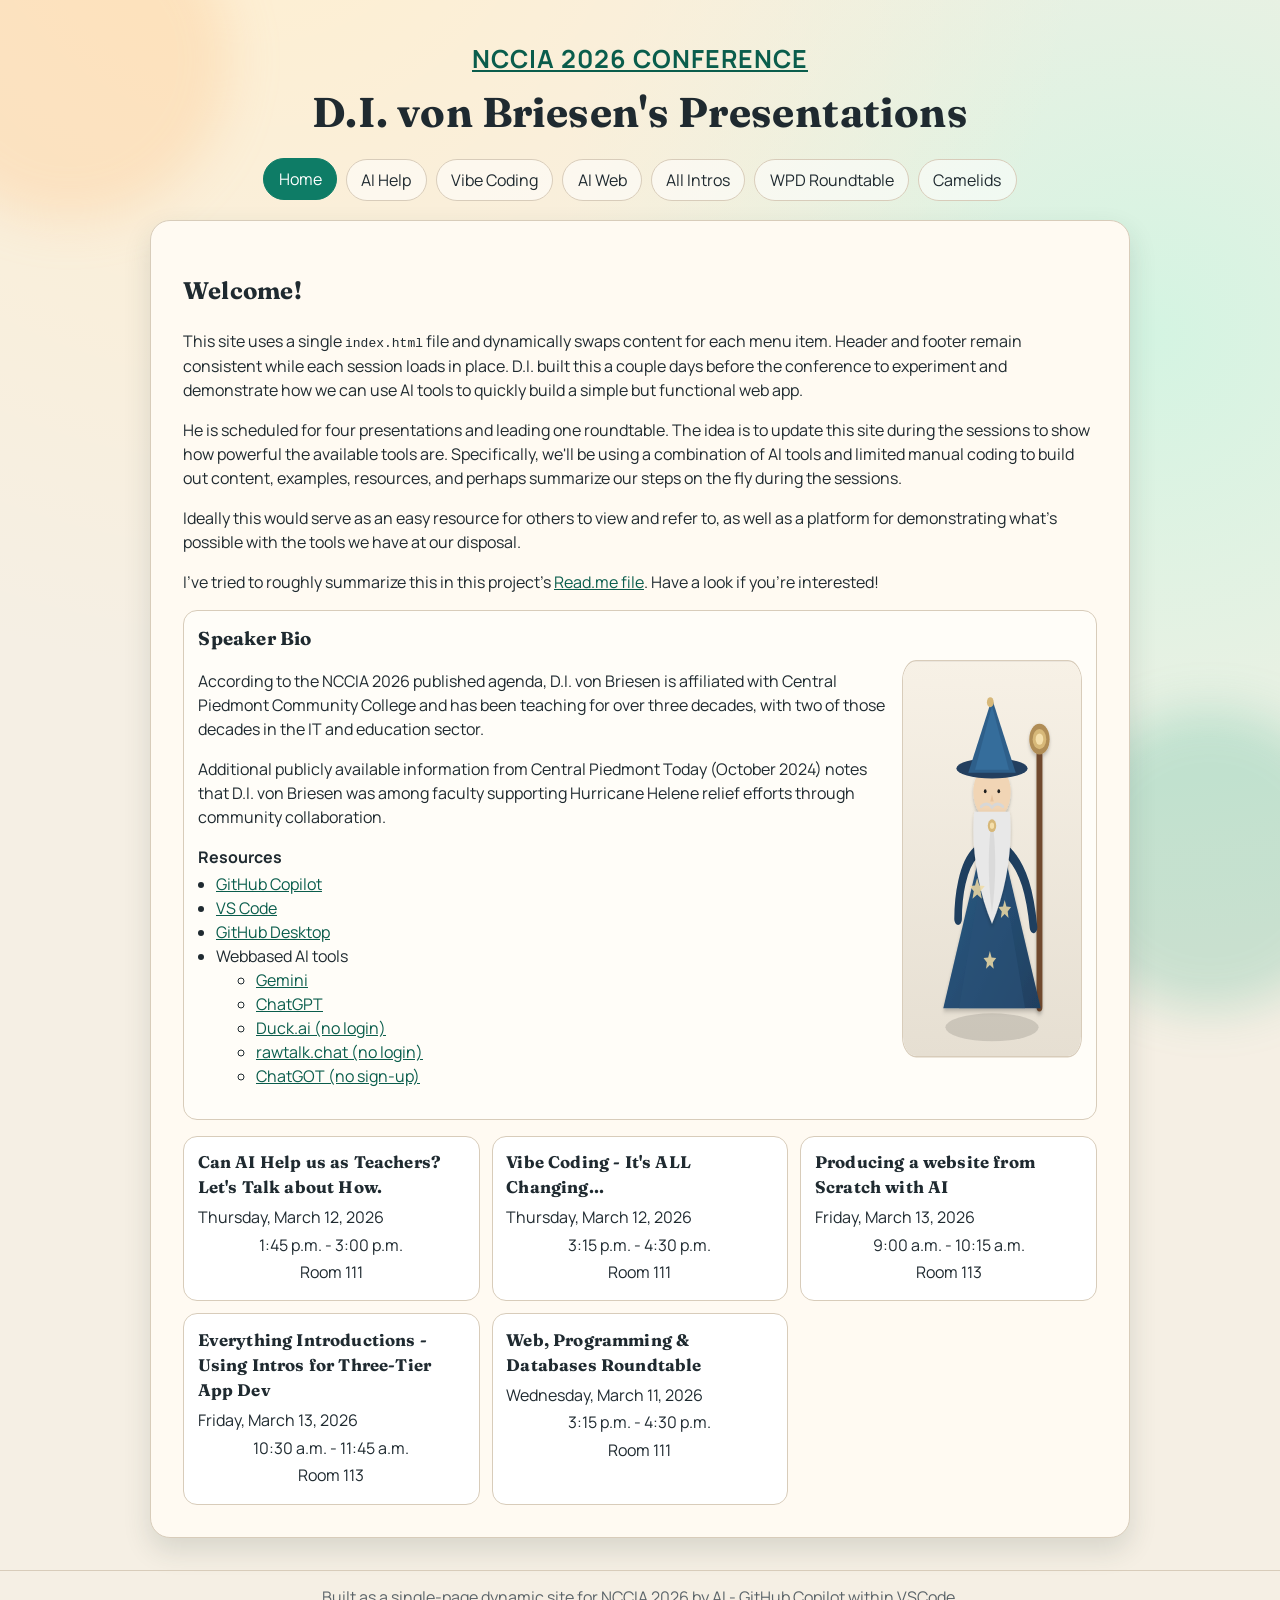
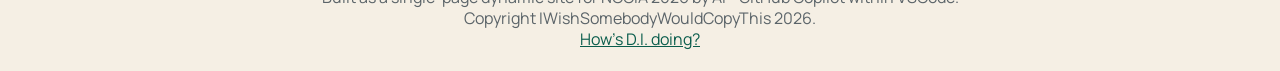
==== index.html @ 03ebff6f "initial commit" ====
<!doctype html>
<html lang="en">

<head>
    <meta charset="UTF-8" />
    <meta name="viewport" content="width=device-width, initial-scale=1.0" />
    <title>NCCIA 2026 | D.I. von Briesen's Sessions</title>
    <meta name="description"
        content="Dynamic five-page NCCIA 2026 session site for D.I. von Briesen's presentations." />
    <link rel="icon" type="image/svg+xml" href="images/favicon.svg" />
    <link rel="preconnect" href="https://fonts.googleapis.com" />
    <link rel="preconnect" href="https://fonts.gstatic.com" crossorigin />
    <link
        href="https://fonts.googleapis.com/css2?family=Fraunces:opsz,wght@9..144,500;9..144,700&family=Manrope:wght@400;500;700&display=swap"
        rel="stylesheet" />
    <link rel="stylesheet" href="styles.css" />
</head>

<body>
    <div class="bg-shape bg-shape-a" aria-hidden="true"></div>
    <div class="bg-shape bg-shape-b" aria-hidden="true"></div>

    <header class="site-header">
        <div class="wrap">
            <p class="eyebrow"><a href="https://www.nccia.net/conference/" target="_blank" rel="noreferrer">NCCIA 2026
                    Conference</a></p>
            <h1>D.I. von Briesen's Presentations</h1>
            <nav aria-label="Main navigation">
                <ul class="menu" id="menu"></ul>
            </nav>
        </div>
    </header>

    <main id="app" class="wrap" aria-live="polite"></main>

    <footer class="site-footer">
        <div class="wrap footer-grid">
            <p>Built as a single-page dynamic site for NCCIA 2026 by AI - GitHub Copilot within VSCode.</p>
            <p>Copyright IWishSomebodyWouldCopyThis 2026.</p>
            <p><a href="di-review-summary.html">How's D.I. doing?</a></p>
        </div>
    </footer>

    <script src="app.js"></script>
</body>

</html>
---- styles.css ----
:root {
    --bg: #f5efe4;
    --paper: #fffaf2;
    --ink: #1f2a30;
    --muted: #5b6469;
    --accent: #0e7c66;
    --accent-strong: #0a5d4c;
    --line: #d8ccba;
    --shadow: 0 12px 28px rgba(37, 54, 49, 0.14);
}

* {
    box-sizing: border-box;
}

body {
    margin: 0;
    font-family: "Manrope", "Segoe UI", sans-serif;
    color: var(--ink);
    background: radial-gradient(circle at 20% -10%, #ffefd0 0%, transparent 40%),
        radial-gradient(circle at 90% 20%, #d4f4e2 0%, transparent 35%), var(--bg);
    min-height: 100vh;
    line-height: 1.5;
}

h1,
h2,
h3 {
    font-family: "Fraunces", Georgia, serif;
    letter-spacing: 0.01em;
}

a {
    color: var(--accent-strong);
}

.wrap {
    width: min(980px, calc(100% - 2rem));
    margin: 0 auto;
}

.bg-shape {
    position: fixed;
    z-index: -1;
    border-radius: 50%;
    filter: blur(24px);
}

.bg-shape-a {
    width: 320px;
    height: 320px;
    background: rgba(255, 189, 120, 0.25);
    top: -100px;
    left: -90px;
}

.bg-shape-b {
    width: 300px;
    height: 300px;
    background: rgba(27, 163, 126, 0.2);
    bottom: -110px;
    right: -80px;
}

.site-header {
    padding: 2.5rem 0 1.2rem;
}

.site-header .wrap {
    text-align: center;
}

.eyebrow {
    margin: 0;
    color: var(--accent-strong);
    font-weight: 700;
    text-transform: uppercase;
    letter-spacing: 0.08em;
    font-size: 0.78rem;
}

.eyebrow a {
    font-size: 1.56rem;
}

.site-header h1 {
    margin: 0.2rem 0 1rem;
    font-size: clamp(1.7rem, 3.6vw, 2.6rem);
}

.menu {
    list-style: none;
    margin: 0;
    padding: 0;
    display: flex;
    flex-wrap: wrap;
    justify-content: center;
    gap: 0.55rem;
}

.menu a {
    display: inline-block;
    padding: 0.5rem 0.9rem;
    border: 1px solid var(--line);
    border-radius: 999px;
    text-decoration: none;
    color: var(--ink);
    background: rgba(255, 255, 255, 0.55);
    transition: all 0.2s ease;
}

.menu a:hover,
.menu a[aria-current="page"] {
    background: var(--accent);
    border-color: var(--accent);
    color: #ffffff;
    transform: translateY(-1px);
}

.page {
    background: var(--paper);
    border: 1px solid var(--line);
    border-radius: 20px;
    box-shadow: var(--shadow);
    padding: clamp(1rem, 2.5vw, 2rem);
    margin-bottom: 1.5rem;
    animation: rise 0.35s ease;
}

@keyframes rise {
    from {
        opacity: 0;
        transform: translateY(8px);
    }

    to {
        opacity: 1;
        transform: translateY(0);
    }
}

.session-meta {
    display: grid;
    grid-template-columns: repeat(auto-fit, minmax(180px, 1fr));
    gap: 0.55rem;
    margin-top: 1rem;
}

.meta-item {
    border: 1px dashed var(--line);
    border-radius: 12px;
    padding: 0.5rem 0.7rem;
    background: #fff;
}

.meta-label {
    display: block;
    font-size: 0.74rem;
    text-transform: uppercase;
    letter-spacing: 0.07em;
    color: var(--muted);
}

.cards {
    display: grid;
    grid-template-columns: repeat(3, minmax(0, 1fr));
    gap: 0.75rem;
    margin-top: 1rem;
}

.bio-block {
    margin-top: 1rem;
    padding: 0.9rem;
    border: 1px solid var(--line);
    border-radius: 14px;
    background: #fffdf8;
}

.bio-block h3 {
    margin-top: 0;
    margin-bottom: 0.45rem;
}

.split-sections {
    display: grid;
    grid-template-columns: 1fr 1fr;
    gap: 0.75rem;
    margin-top: 1rem;
}

.split-sections .bio-block {
    margin-top: 0;
}

.sources-title {
    font-weight: 700;
    margin-bottom: 0.2rem;
}

.sources-list {
    margin-top: 0;
    padding-left: 1.1rem;
}

.home-wizard {
    margin: 1rem 0;
    text-align: center;
}

.home-wizard-inline {
    float: right;
    margin: 0 0 0.7rem 1rem;
}

.home-wizard img {
    width: 180px;
    height: auto;
    display: block;
    transform: scaleY(1.5);
    transform-origin: top center;
    border: 1px solid var(--line);
    border-radius: 14px;
    background: #ffffff;
}

.home-wizard-inline {
    margin-bottom: 9rem;
}

.card {
    border: 1px solid var(--line);
    border-radius: 14px;
    padding: 0.85rem;
    background: #ffffff;
}

.card-link {
    display: block;
    text-decoration: none;
    color: inherit;
    transition: transform 0.2s ease, box-shadow 0.2s ease;
}

.card-link:hover {
    transform: translateY(-2px);
    box-shadow: 0 10px 20px rgba(31, 42, 48, 0.12);
}

.card h3 {
    margin: 0 0 0.3rem;
    font-size: 1.05rem;
}

.card p {
    margin: 0.2rem 0;
}

.card-time,
.card-room {
    text-align: center;
}

.camelid-show {
    margin-top: 1rem;
}

.camelid-topbar {
    display: flex;
    justify-content: flex-end;
    margin-bottom: 0.45rem;
}

.camelid-stage {
    border: 1px solid var(--line);
    border-radius: 14px;
    background: #ffffff;
    padding: 0.6rem;
}

.camelid-slide {
    display: none;
    width: 100%;
    max-height: 68vh;
    object-fit: contain;
    border-radius: 10px;
}

.camelid-slide.is-active {
    display: block;
}

.camelid-controls {
    margin-top: 0.6rem;
    display: flex;
    justify-content: center;
    align-items: center;
    gap: 0.65rem;
}

.camelid-nav {
    display: flex;
    align-items: center;
    gap: 0.45rem;
}

.camelid-controls button {
    border: 1px solid var(--line);
    background: #fff;
    border-radius: 999px;
    padding: 0.35rem 0.9rem;
    cursor: pointer;
}

.camelid-count {
    font-weight: 600;
}

.camelid-fullscreen {
    white-space: nowrap;
}

.site-footer {
    border-top: 1px solid var(--line);
    margin-top: 2rem;
    padding: 1rem 0 1.4rem;
    color: var(--muted);
    line-height: 1.25;
}

.footer-grid {
    display: grid;
    gap: 0.08rem;
    text-align: center;
}

.footer-grid p {
    margin: 0;
}

@media (max-width: 560px) {
    .menu a {
        width: 100%;
        text-align: center;
    }

    .cards {
        grid-template-columns: 1fr;
    }

    .split-sections {
        grid-template-columns: 1fr;
    }

    .home-wizard-inline {
        float: none;
        margin: 0.6rem auto;
        text-align: center;
    }
}

@media (min-width: 561px) and (max-width: 900px) {
    .cards {
        grid-template-columns: repeat(2, minmax(0, 1fr));
    }
}
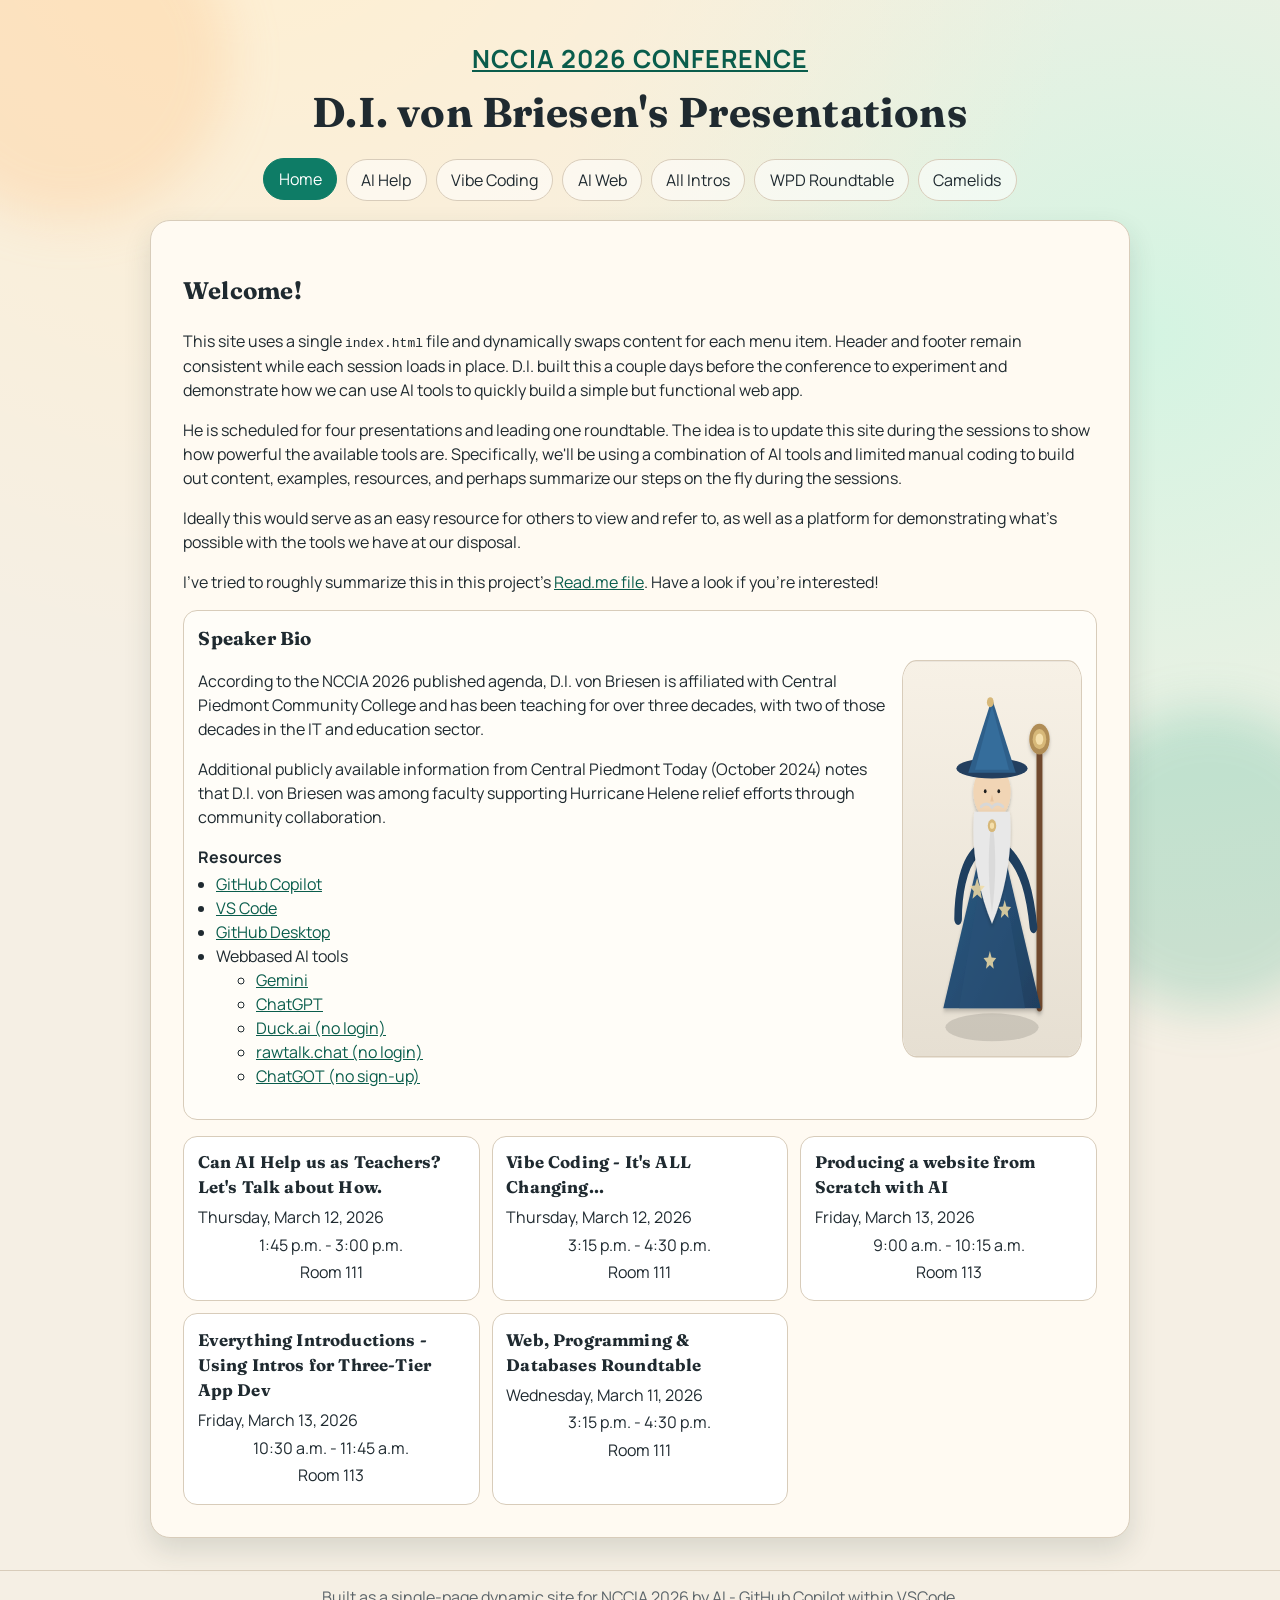
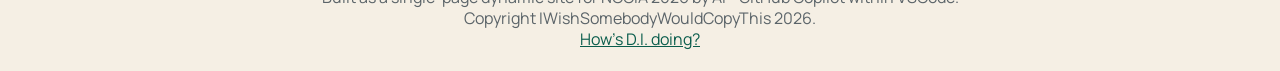
==== commit 7c710a88: "Update index.html" ====
--- a/index.html
+++ b/index.html
@@ -1,47 +1,57 @@
 <!doctype html>
 <html lang="en">
-
-<head>
+  <head>
     <meta charset="UTF-8" />
     <meta name="viewport" content="width=device-width, initial-scale=1.0" />
     <title>NCCIA 2026 | D.I. von Briesen's Sessions</title>
-    <meta name="description"
-        content="Dynamic five-page NCCIA 2026 session site for D.I. von Briesen's presentations." />
+    <meta
+      name="description"
+      content="Dynamic five-page NCCIA 2026 session site for D.I. von Briesen's presentations."
+    />
     <link rel="icon" type="image/svg+xml" href="images/favicon.svg" />
     <link rel="preconnect" href="https://fonts.googleapis.com" />
     <link rel="preconnect" href="https://fonts.gstatic.com" crossorigin />
     <link
-        href="https://fonts.googleapis.com/css2?family=Fraunces:opsz,wght@9..144,500;9..144,700&family=Manrope:wght@400;500;700&display=swap"
-        rel="stylesheet" />
+      href="https://fonts.googleapis.com/css2?family=Fraunces:opsz,wght@9..144,500;9..144,700&family=Manrope:wght@400;500;700&display=swap"
+      rel="stylesheet"
+    />
     <link rel="stylesheet" href="styles.css" />
-</head>
+  </head>
 
-<body>
+  <body>
     <div class="bg-shape bg-shape-a" aria-hidden="true"></div>
     <div class="bg-shape bg-shape-b" aria-hidden="true"></div>
 
     <header class="site-header">
-        <div class="wrap">
-            <p class="eyebrow"><a href="https://www.nccia.net/conference/" target="_blank" rel="noreferrer">NCCIA 2026
-                    Conference</a></p>
-            <h1>D.I. von Briesen's Presentations</h1>
-            <nav aria-label="Main navigation">
-                <ul class="menu" id="menu"></ul>
-            </nav>
-        </div>
+      <div class="wrap">
+        <p class="eyebrow">
+          <a
+            href="https://www.nccia.net/conference/"
+            target="_blank"
+            rel="noreferrer"
+            >NCCIA 2026 Conference</a
+          >
+        </p>
+        <h1>D.I. von Briesen's Presentations</h1>
+        <nav aria-label="Main navigation">
+          <ul class="menu" id="menu"></ul>
+        </nav>
+      </div>
     </header>
 
     <main id="app" class="wrap" aria-live="polite"></main>
 
     <footer class="site-footer">
-        <div class="wrap footer-grid">
-            <p>Built as a single-page dynamic site for NCCIA 2026 by AI - GitHub Copilot within VSCode.</p>
-            <p>Copyright IWishSomebodyWouldCopyThis 2026.</p>
-            <p><a href="di-review-summary.html">How's D.I. doing?</a></p>
-        </div>
+      <div class="wrap footer-grid">
+        <p>
+          Built as a single-page dynamic site for NCCIA 2026 by AI - GitHub
+          Copilot within VSCode.
+        </p>
+        <p>Copyright IWishSomebodyWouldCopyThis 2026.</p>
+        <p><a href="di-review-summary.html">How's D.I. doing?</a></p>
+      </div>
     </footer>
 
     <script src="app.js"></script>
-</body>
-
-</html>+  </body>
+</html>
